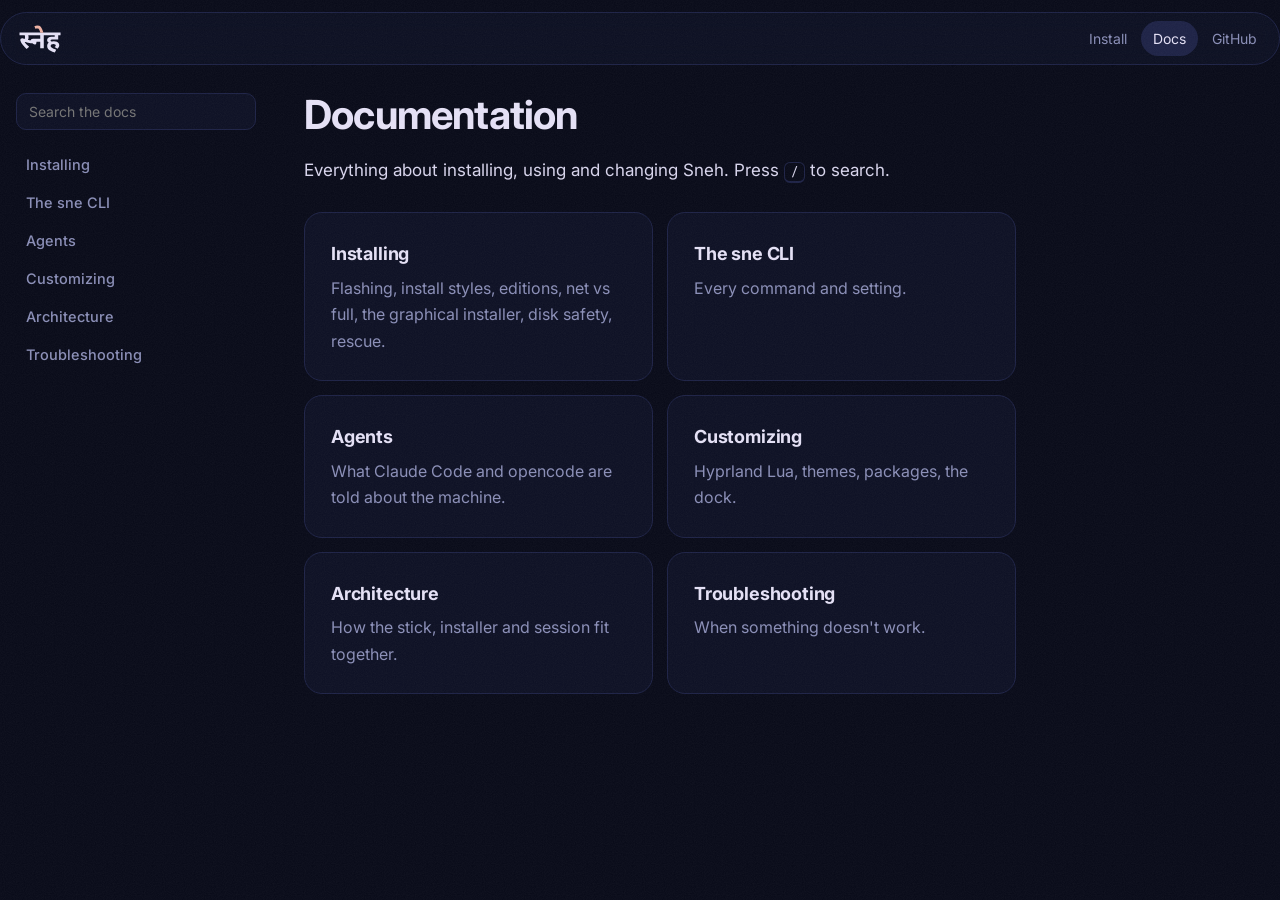
==== website/docs/index.html @ 4a8dbd31 "Review pass: accurate docs, docs section on the website, dusk everywhere - website: docs pages gener" ====
<!doctype html>
<html lang="en">
<head>
<meta charset="utf-8">
<meta name="viewport" content="width=device-width, initial-scale=1">
<title>Documentation · Sneh docs</title>
<link rel="icon" href="../assets/sneh-icon.svg" type="image/svg+xml">
<link rel="preconnect" href="https://fonts.googleapis.com">
<link rel="preconnect" href="https://fonts.gstatic.com" crossorigin>
<link href="https://fonts.googleapis.com/css2?family=Inter:wght@400;500;600;700&family=JetBrains+Mono:wght@400;500&family=Noto+Sans+Devanagari:wght@500;700&display=swap" rel="stylesheet">
<link rel="stylesheet" href="../style.css">
</head>
<body class="docs-page">
<!-- generated by website/build-docs.py from docs/index.md; edit the Markdown, not this file -->
<header class="nav">
  <a class="brand" href="../index.html" aria-label="स्नेह home"><svg class="mark" viewBox="-20 -916 1651 1099" aria-hidden="true" fill="currentColor"><path d="M277 23Q195 -59 141.5 -124Q88 -189 63 -233Q47 -261 40 -283.5Q33 -306 33 -325Q33 -357 52 -376.5Q71 -396 108 -396Q146 -396 175.5 -372.5Q205 -349 234 -316L152 -329Q188 -350 202.5 -378Q217 -406 217 -444Q217 -474 209 -500Q201 -526 187 -543L257 -510H0V-622H525V-510H308L331 -541Q343 -516 349.5 -489.5Q356 -463 356 -429Q356 -389 342.5 -358Q329 -327 307 -304L294 -289Q276 -269 252 -254Q228 -239 197 -227V-244Q222 -215 251 -184.5Q280 -154 313 -123Q346 -92 380 -61ZM441 -204Q392 -204 339 -217Q286 -230 236 -260L283 -345Q323 -329 357 -322.5Q391 -316 430 -316Q459 -316 487 -318.5Q515 -321 544 -325L549 -218Q524 -210 497.5 -207Q471 -204 441 -204ZM415 -622H1045V-510H953V0H813V-261H665V-239Q665 -195 647 -174Q629 -153 595 -153Q570 -153 544 -167.5Q518 -182 495.5 -205.5Q473 -229 459.5 -256.5Q446 -284 446 -308Q446 -337 462 -355Q478 -373 524 -373H813V-510H415ZM1171 -195Q1126 -226 1105 -258.5Q1084 -291 1084 -327Q1084 -388 1129 -420Q1174 -452 1258 -452H1381V-510H1030V-622H1611V-510H1519V-345H1279Q1249 -345 1235 -335Q1221 -325 1221 -306Q1221 -290 1233 -276Q1245 -262 1268 -249ZM1376 -51Q1398 -65 1410 -81.5Q1422 -98 1422 -116Q1422 -139 1401.5 -154.5Q1381 -170 1335 -170Q1281 -170 1252.5 -149.5Q1224 -129 1224 -93Q1224 -63 1247 -39Q1270 -15 1319 7Q1368 29 1443 54L1385 163Q1283 133 1216.5 96Q1150 59 1117.5 12.5Q1085 -34 1085 -91Q1085 -157 1119.5 -198Q1154 -239 1212 -258.5Q1270 -278 1342 -278Q1419 -278 1467 -256Q1515 -234 1537.5 -198.5Q1560 -163 1560 -121Q1560 -82 1543.5 -49Q1527 -16 1490 15Z"/><path fill="var(--accent)" d="M818 -615Q801 -667 787.5 -700Q774 -733 760.5 -751Q747 -769 731 -775.5Q715 -782 694 -782Q676 -782 656.5 -778Q637 -774 620 -767L585 -876Q612 -886 641.5 -891Q671 -896 700 -896Q746 -896 779.5 -883Q813 -870 839 -838.5Q865 -807 888.5 -752.5Q912 -698 938 -615Z"/></svg></a>
  <nav>
    <button class="menu-btn" type="button" aria-controls="docs-side" aria-expanded="false">Menu</button>
    <a href="../index.html#install">Install</a>
    <a href="index.html" class="active">Docs</a>
    <a href="https://github.com/ogshrug/sneh-os">GitHub</a>
  </nav>
</header>
<div class="docs">
  <aside class="docs-side" id="docs-side">
    <input type="search" id="docs-q" placeholder="Search the docs" aria-label="Search the docs" autocomplete="off">
    <ul class="docs-results" id="docs-results" hidden></ul>
    <nav class="docs-nav" aria-label="Docs pages"><a href="installing.html">Installing</a><a href="sne.html">The sne CLI</a><a href="agents.html">Agents</a><a href="customizing.html">Customizing</a><a href="architecture.html">Architecture</a><a href="troubleshooting.html">Troubleshooting</a></nav>
  </aside>
  <article class="docs-body">
    
    <h1>Documentation</h1>
<p class="lede-docs">Everything about installing, using and changing Sneh. Press <kbd>/</kbd> to search.</p>
<div class="grid two doc-cards"><a class="card doc-card" href="installing.html"><h3>Installing</h3><p>Flashing, install styles, editions, net vs full, the graphical installer, disk safety, rescue.</p></a><a class="card doc-card" href="sne.html"><h3>The sne CLI</h3><p>Every command and setting.</p></a><a class="card doc-card" href="agents.html"><h3>Agents</h3><p>What Claude Code and opencode are told about the machine.</p></a><a class="card doc-card" href="customizing.html"><h3>Customizing</h3><p>Hyprland Lua, themes, packages, the dock.</p></a><a class="card doc-card" href="architecture.html"><h3>Architecture</h3><p>How the stick, installer and session fit together.</p></a><a class="card doc-card" href="troubleshooting.html"><h3>Troubleshooting</h3><p>When something doesn&#x27;t work.</p></a></div>
    
    
  </article>
  <aside class="docs-toc"></aside>
</div>
<script>
const INDEX = [{"f":"installing.html","n":"Installing","e":[{"t":"Installing","a":"top"},{"t":"What you need","a":"what-you-need"},{"t":"Choose an edition and an install mode","a":"choose-an-edition-and-an-install-mode"},{"t":"Screen","a":"choose-an-edition-and-an-install-mode"},{"t":"Audio, Bluetooth, battery","a":"choose-an-edition-and-an-install-mode"},{"t":"Sleeps / locks","a":"choose-an-edition-and-an-install-mode"},{"t":"VNC","a":"choose-an-edition-and-an-install-mode"},{"t":"Xwayland (X11 apps)","a":"choose-an-edition-and-an-install-mode"},{"t":"net","a":"choose-an-edition-and-an-install-mode"},{"t":"full","a":"choose-an-edition-and-an-install-mode"},{"t":"Choose an install style","a":"choose-an-install-style"},{"t":"Who answers the questions","a":"choose-an-install-style"},{"t":"Screen and keyboard on the target","a":"choose-an-install-style"},{"t":"Best for","a":"choose-an-install-style"},{"t":"Stick size","a":"choose-an-install-style"},{"t":"The graphical installer","a":"the-graphical-installer"},{"t":"Flash on Windows","a":"flash-on-windows"},{"t":"First boot of the stick","a":"first-boot-of-the-stick"},{"t":"Disk safety","a":"disk-safety"},{"t":"After the install","a":"after-the-install"},{"t":"Connect","a":"connect"},{"t":"Flash on Linux","a":"flash-on-linux"}]},{"f":"sne.html","n":"The sne CLI","e":[{"t":"The sne CLI","a":"top"},{"t":"Status and health","a":"status-and-health"},{"t":"sne status [--json]","a":"status-and-health"},{"t":"sne doctor","a":"status-and-health"},{"t":"sne logs session|vnc|hypr|install|firstboot|<unit> [N]","a":"status-and-health"},{"t":"sne version","a":"status-and-health"},{"t":"Desktop and remote access","a":"desktop-and-remote-access"},{"t":"sne desktop status|on|off|restart","a":"desktop-and-remote-access"},{"t":"sne vnc status|on|off|restart","a":"desktop-and-remote-access"},{"t":"sne vnc password [PW]","a":"desktop-and-remote-access"},{"t":"sne vnc resolution 1920x1080","a":"desktop-and-remote-access"},{"t":"sne vnc bind lan|localhost|tailscale","a":"desktop-and-remote-access"},{"t":"sne perf vnc|normal|status","a":"desktop-and-remote-access"},{"t":"sne net [status]","a":"desktop-and-remote-access"},{"t":"GUI automation","a":"gui-automation"},{"t":"sne gui screenshot [FILE]","a":"gui-automation"},{"t":"sne gui monitors|windows|active|cursor","a":"gui-automation"},{"t":"sne gui launch CMD [ARGS]","a":"gui-automation"},{"t":"sne gui focus class:REGEX","a":"gui-automation"},{"t":"sne gui move X Y","a":"gui-automation"},{"t":"sne gui click [X Y] [left|right|middle|double]","a":"gui-automation"},{"t":"sne gui scroll [N]","a":"gui-automation"},{"t":"sne gui type TEXT","a":"gui-automation"},{"t":"sne gui key COMBO","a":"gui-automation"},{"t":"sne gui workspace N, sne gui close","a":"gui-automation"},{"t":"sne gui clipboard get|set TEXT, sne gui notify TITLE [BODY]","a":"gui-automation"},{"t":"Look","a":"look"},{"t":"sne theme list|current|set NAME","a":"look"},{"t":"sne wallpaper pick","a":"look"},{"t":"sne wallpaper next|prev","a":"look"},{"t":"sne wallpaper fetch|unfetch","a":"look"},{"t":"sne wallpaper set IMAGE","a":"look"},{"t":"sne wallpaper list [--json]","a":"look"},{"t":"sne wallpaper clock on|off","a":"look"},{"t":"sne wallpaper reset","a":"look"},{"t":"sne fonts [ZIP]","a":"look"},{"t":"Windows, workspaces and apps","a":"windows-workspaces-and-apps"},{"t":"sne keys [--list]","a":"windows-workspaces-and-apps"},{"t":"sne win switch|close|quit|desktop|list","a":"windows-workspaces-and-apps"},{"t":"sne ws desk|agents|agent|sync","a":"windows-workspaces-and-apps"},{"t":"sne app spotify|files","a":"windows-workspaces-and-apps"},{"t":"sne apps list|add NAME|remove NAME","a":"windows-workspaces-and-apps"},{"t":"sne spotify on|off|status","a":"windows-workspaces-and-apps"},{"t":"Maintenance","a":"maintenance"},{"t":"sne update","a":"maintenance"},{"t":"sne setup","a":"maintenance"},{"t":"sne fix fuzzel","a":"maintenance"},{"t":"sne snapshot list|create [DESC]|diff N|undo N","a":"maintenance"},{"t":"sne agents status|link|install-opencode","a":"maintenance"},{"t":"sne attach [NAME]","a":"maintenance"},{"t":"Settings file","a":"settings-file"},{"t":"PROFILE","a":"settings-file"},{"t":"THEME","a":"settings-file"},{"t":"ANIMATIONS","a":"settings-file"},{"t":"XWAYLAND","a":"settings-file"},{"t":"VNCENABLED","a":"settings-file"},{"t":"VNCRESOLUTION","a":"settings-file"},{"t":"VNCBIND","a":"settings-file"},{"t":"XKBLAYOUT","a":"settings-file"},{"t":"AGENTS","a":"settings-file"},{"t":"LOCKONLOGIN","a":"settings-file"},{"t":"REPOURL","a":"settings-file"},{"t":"WALLPAPER","a":"settings-file"},{"t":"FIREWATCH","a":"settings-file"},{"t":"CLOCK","a":"settings-file"},{"t":"APPS","a":"settings-file"},{"t":"SPOTIFY","a":"settings-file"},{"t":"KEEPALIVE","a":"settings-file"},{"t":"WEATHERLOCATION","a":"settings-file"}]},{"f":"agents.html","n":"Agents","e":[{"t":"Agents","a":"top"},{"t":"The machine at a glance","a":"the-machine-at-a-glance"},{"t":"Base","a":"the-machine-at-a-glance"},{"t":"Profile","a":"the-machine-at-a-glance"},{"t":"Desktop","a":"the-machine-at-a-glance"},{"t":"Remote desktop","a":"the-machine-at-a-glance"},{"t":"Shell","a":"the-machine-at-a-glance"},{"t":"Workspaces","a":"the-machine-at-a-glance"},{"t":"Memory","a":"the-machine-at-a-glance"},{"t":"Disk","a":"the-machine-at-a-glance"},{"t":"Packages","a":"the-machine-at-a-glance"},{"t":"Network","a":"the-machine-at-a-glance"},{"t":"Sneh payload","a":"the-machine-at-a-glance"},{"t":"User settings","a":"the-machine-at-a-glance"},{"t":"sne — use it first","a":"sne-use-it-first"},{"t":"Seeing and driving the desktop (GUI automation)","a":"seeing-and-driving-the-desktop-gui-automation"},{"t":"Rules for changing this machine","a":"rules-for-changing-this-machine"},{"t":"Where things live","a":"where-things-live"},{"t":"Troubleshooting","a":"troubleshooting"}]},{"f":"customizing.html","n":"Customizing","e":[{"t":"Customizing","a":"top"},{"t":"Hyprland examples (user.lua)","a":"hyprland-examples-userlua"},{"t":"Making a theme","a":"making-a-theme"},{"t":"Packages","a":"packages"}]},{"f":"architecture.html","n":"Architecture","e":[{"t":"Architecture","a":"top"},{"t":"The stick","a":"the-stick"},{"t":"Installer stages (installer/)","a":"installer-stages-installer"},{"t":"install.sh","a":"installer-stages-installer"},{"t":"lib/common.sh","a":"installer-stages-installer"},{"t":"lib/gui.sh","a":"installer-stages-installer"},{"t":"lib/net.sh","a":"installer-stages-installer"},{"t":"lib/disk.sh","a":"installer-stages-installer"},{"t":"lib/base.sh","a":"installer-stages-installer"},{"t":"lib/chroot.sh","a":"installer-stages-installer"},{"t":"lib/finish.sh","a":"installer-stages-installer"},{"t":"Offline (full) mode","a":"offline-full-mode"},{"t":"The running system","a":"the-running-system"},{"t":"Workspaces","a":"workspaces"},{"t":"The depth-clock wallpaper","a":"the-depth-clock-wallpaper"},{"t":"The bar's data","a":"the-bars-data"},{"t":"Why these choices","a":"why-these-choices"}]},{"f":"troubleshooting.html","n":"Troubleshooting","e":[{"t":"Troubleshooting","a":"top"},{"t":"During the install","a":"during-the-install"},{"t":"The stick doesn't boot","a":"during-the-install"},{"t":"ssh root@<host>-install.local doesn't resolve","a":"during-the-install"},{"t":"The install stopped","a":"during-the-install"},{"t":"\"several internal disks found\"","a":"during-the-install"},{"t":"\"no internet after 90s\"","a":"during-the-install"},{"t":"\"pacstrap failed 3 times\"","a":"during-the-install"},{"t":"After the install","a":"after-the-install"},{"t":"Can't find <host>.local","a":"after-the-install"},{"t":"VNC says authentication failed or isn't supported","a":"after-the-install"},{"t":"VNC shows a black screen or the connection is refused","a":"after-the-install"},{"t":"The headless mini PC's desktop won't start at all","a":"after-the-install"},{"t":"Claude Code / opencode crash with \"SSE4.2\"","a":"after-the-install"},{"t":"Claude Code missing after a full (offline) install","a":"after-the-install"},{"t":"The wallpaper is the plain theme one, not dusk ridge","a":"after-the-install"},{"t":"No Firewatch wallpapers","a":"after-the-install"},{"t":"The mouse wheel doesn't scroll menus (keys, network, ALT+TAB, wallpapers)","a":"after-the-install"},{"t":"The wallpaper doesn't change / the clock stopped","a":"after-the-install"},{"t":"The bar or dock is missing on the desk (or showing on agents)","a":"after-the-install"},{"t":"The bar says \"Claude\" without a percentage","a":"after-the-install"},{"t":"Spotify: no sound","a":"after-the-install"},{"t":"Out of memory","a":"after-the-install"},{"t":"Something broke after a change","a":"after-the-install"},{"t":"Rescue","a":"rescue"}]}];

// search: page titles, section headings and the first column of tables
const q = document.getElementById('docs-q'), res = document.getElementById('docs-results'), nav = document.querySelector('.docs-nav');
q.addEventListener('input', () => {
  const s = q.value.trim().toLowerCase();
  if (!s) { res.hidden = true; nav.hidden = false; return; }
  const hits = [];
  for (const p of INDEX) for (const e of p.e) if (e.t.toLowerCase().includes(s)) hits.push([p, e]);
  res.innerHTML = hits.slice(0, 40).map(([p, e]) =>
    `<li><a href="${p.f}#${e.a}"><b>${e.t.replace(/[&<>]/g, c => ({'&':'&amp;','<':'&lt;','>':'&gt;'}[c]))}</b><span>${p.n}</span></a></li>`).join('')
    || '<li class="none">No matches</li>';
  res.hidden = false; nav.hidden = true;
});
q.addEventListener('keydown', e => { if (e.key === 'Enter') { const a = res.querySelector('a'); if (a) location.href = a.href; } });
document.addEventListener('keydown', e => { if (e.key === '/' && document.activeElement !== q) { e.preventDefault(); q.focus(); } });
// "On this page": highlight the section in view
const links = [...document.querySelectorAll('.docs-toc a, .docs-nav .current + ul a')];
const heads = [...document.querySelectorAll('.docs-body h2[id], .docs-body h3[id]')];
const spy = () => {
  let id = heads.length ? heads[0].id : '';
  for (const h of heads) if (h.getBoundingClientRect().top < 120) id = h.id;
  links.forEach(a => a.classList.toggle('on', a.getAttribute('href') === '#' + id));
};
addEventListener('scroll', spy, { passive: true }); spy();
// copy buttons on code blocks
document.querySelectorAll('.docs-body pre').forEach(pre => {
  const b = document.createElement('button'); b.className = 'copy'; b.type = 'button'; b.textContent = 'Copy';
  b.addEventListener('click', () => navigator.clipboard.writeText(pre.innerText.replace(/Copy$/, '').trim())
    .then(() => { b.textContent = 'Copied'; setTimeout(() => b.textContent = 'Copy', 1200); }));
  pre.appendChild(b);
});
// small screens: the sidebar opens from the Menu button
const mb = document.querySelector('.menu-btn'), side = document.getElementById('docs-side');
mb.addEventListener('click', () => { const o = side.classList.toggle('open'); mb.setAttribute('aria-expanded', o); });
side.addEventListener('click', e => { if (e.target.closest('a')) { side.classList.remove('open'); mb.setAttribute('aria-expanded', false); } });

</script>
</body>
</html>
---- website/style.css ----
/* स्नेह Sneh site — dusk navy, lavender, one peach accent. No framework, no JS beyond the palette toggle. */
:root {
  --bg: #080a18;
  --surface: #0d1024;
  --overlay: #1d2246;
  --line: #1a1e3c;
  --fg: #e6e2f7;
  --muted: #8b8fb8;
  --accent: #efb2a4;
  --radius: 18px;
  --sans: "Inter", system-ui, -apple-system, "Segoe UI", sans-serif;
  --mono: "JetBrains Mono", ui-monospace, Consolas, monospace;
  --deva: "Noto Sans Devanagari", "Inter", system-ui, sans-serif;
  color-scheme: dark;
}

* { box-sizing: border-box; }
html { scroll-behavior: smooth; }
body {
  margin: 0;
  background: var(--bg);
  color: var(--fg);
  font: 16px/1.65 var(--sans);
  -webkit-font-smoothing: antialiased;
  transition: --accent .3s;
}
/* film grain over everything, like the wallpaper */
body::before {
  content: ""; position: fixed; inset: 0; pointer-events: none; z-index: 100; opacity: .06;
  background-image: url("data:image/svg+xml,%3Csvg xmlns='http://www.w3.org/2000/svg' width='160' height='160'%3E%3Cfilter id='n'%3E%3CfeTurbulence type='fractalNoise' baseFrequency='.9' numOctaves='2'/%3E%3CfeColorMatrix type='saturate' values='0'/%3E%3C/filter%3E%3Crect width='100%25' height='100%25' filter='url(%23n)'/%3E%3C/svg%3E");
}

a { color: var(--fg); text-decoration-color: var(--accent); text-underline-offset: 3px; }
code, pre { font-family: var(--mono); font-size: .88em; }
code { background: var(--overlay); padding: .1em .4em; border-radius: 6px; }
em { font-style: normal; color: var(--accent); }
.deva { font-family: "Noto Sans Devanagari", var(--deva), sans-serif; font-weight: 700; color: var(--accent); }
.mark { height: 28px; width: auto; color: var(--fg); vertical-align: -6px; margin-right: 8px; }
.mark.small { height: 16px; vertical-align: -3px; margin-right: 4px; }

/* nav — a floating pill, like the bar */
.nav {
  position: sticky; top: 12px; z-index: 50;
  display: flex; align-items: center; justify-content: space-between; gap: 16px;
  max-width: 1120px; margin: 12px auto 0; padding: 8px 10px 8px 18px;
  background: color-mix(in srgb, var(--surface) 88%, transparent);
  border: 1px solid var(--overlay); border-radius: 999px;
  backdrop-filter: blur(10px);
}
.brand { text-decoration: none; display: flex; align-items: center; }
.brand .mark { margin-right: 0; }
.nav nav { display: flex; gap: 2px; flex-wrap: wrap; }
.nav nav a {
  text-decoration: none; color: var(--muted); font-size: 14px; padding: 6px 12px; border-radius: 999px;
  transition: background .2s cubic-bezier(.23,1,.32,1), color .2s;
}
.nav nav a:hover { background: var(--overlay); color: var(--fg); }
.nav nav a.nav-cta { color: var(--bg); background: var(--fg); font-weight: 600; }
.nav nav a.nav-cta:hover { background: #fff; }

main { max-width: 1120px; margin: 0 auto; padding: 0 16px; }
section { padding: 96px 0; }
section.band { border-top: 1px solid var(--line); border-bottom: 1px solid var(--line); }

/* hero */
.hero { display: grid; grid-template-columns: 1fr 1.15fr; gap: 56px; align-items: center; padding-top: 72px; }
.eyebrow { font-family: var(--deva); color: var(--muted); letter-spacing: .2em; font-size: 13px; margin: 0 0 18px; }
h1 { font-size: clamp(34px, 4.6vw, 56px); line-height: 1.08; letter-spacing: -.02em; margin: 0 0 22px; font-weight: 700; }
.lede { color: color-mix(in srgb, var(--fg) 80%, var(--muted)); font-size: 18px; max-width: 34em; margin: 0 0 30px; }
.cta { display: flex; gap: 12px; flex-wrap: wrap; margin-bottom: 34px; }
.btn {
  display: inline-block; padding: 12px 22px; border-radius: 999px; text-decoration: none; font-weight: 600; font-size: 15px;
  transition: transform .2s cubic-bezier(.23,1,.32,1), background .2s;
}
.btn.primary { background: var(--fg); color: var(--bg); }
.btn.primary:hover { transform: translateY(-1px); background: #fff; }
.btn.ghost { border: 1px solid var(--overlay); color: var(--fg); }
.btn.ghost:hover { background: var(--overlay); }
.facts { list-style: none; padding: 0; margin: 0; display: flex; flex-wrap: wrap; gap: 8px; }
.facts li { border: 1px solid var(--overlay); border-radius: 999px; padding: 5px 13px; font-size: 13.5px; color: var(--muted); }
.facts b { color: var(--fg); font-weight: 600; }
.hero-shot { margin: 0; }
.hero-shot img {
  width: 100%; height: auto; display: block; border-radius: var(--radius);
  border: 1px solid var(--overlay); box-shadow: 0 40px 120px -40px color-mix(in srgb, var(--accent) 45%, transparent);
}
.hero-shot figcaption { color: var(--muted); font-size: 13px; margin-top: 12px; }

/* section heads */
.section-head { max-width: 46em; margin-bottom: 48px; }
.num { font-family: var(--mono); color: var(--accent); font-size: 13px; letter-spacing: .1em; }
h2 { font-size: clamp(28px, 3.4vw, 40px); letter-spacing: -.015em; line-height: 1.15; margin: 8px 0 14px; }
.section-head p { color: var(--muted); font-size: 17px; margin: 0; }
h3 { font-size: 20px; margin: 0 0 10px; letter-spacing: -.01em; }
h4 { margin: 0 0 6px; font-size: 15px; }

/* how */
.flow { list-style: none; padding: 0; margin: 0 0 40px; display: grid; grid-template-columns: repeat(3, 1fr); gap: 14px; counter-reset: s; }
.flow li { background: var(--surface); border: 1px solid var(--overlay); border-radius: var(--radius); padding: 22px; position: relative; }
.flow li::before { counter-increment: s; content: counter(s, decimal-leading-zero); font-family: var(--mono); color: var(--muted); font-size: 12px; }
.flow .step { display: block; font-weight: 600; font-size: 18px; margin: 6px 0 8px; }
.flow p { margin: 0; color: color-mix(in srgb, var(--fg) 78%, var(--muted)); font-size: 15px; }

/* cards */
.grid { display: grid; gap: 14px; }
.grid.two { grid-template-columns: 1fr 1fr; }
.grid.three { grid-template-columns: repeat(3, 1fr); }
.grid.split { grid-template-columns: 1.05fr 1fr; gap: 40px; align-items: start; }
.card { background: var(--surface); border: 1px solid var(--overlay); border-radius: var(--radius); padding: 26px; transition: border-color .25s; }
.card:hover { border-color: color-mix(in srgb, var(--accent) 55%, var(--overlay)); }
.card p { color: color-mix(in srgb, var(--fg) 80%, var(--muted)); margin: 0 0 12px; }
.tag { font: 500 12px var(--mono); color: var(--bg); background: var(--fg); border-radius: 999px; padding: 2px 9px; margin-right: 6px; vertical-align: 2px; }
.ticks { list-style: none; padding: 0; margin: 0; }
.ticks li { padding-left: 20px; position: relative; color: var(--muted); font-size: 14.5px; }
.ticks li::before { content: "—"; position: absolute; left: 0; color: var(--accent); }

/* terminal */
.term { background: #050505; border: 1px solid var(--overlay); border-radius: var(--radius); overflow: hidden; }
.term-bar { display: flex; align-items: center; gap: 6px; padding: 10px 14px; border-bottom: 1px solid var(--overlay); color: var(--muted); font: 12px var(--mono); }
.term-bar i { width: 10px; height: 10px; border-radius: 50%; background: var(--overlay); }
.term-bar span { margin-left: 8px; }
.term pre { margin: 0; padding: 18px 20px; overflow-x: auto; line-height: 1.7; font-size: 13.5px; }
.term .p { color: var(--accent); }
.term .o { color: var(--muted); }
.features { list-style: none; padding: 0; margin: 0; display: grid; gap: 16px; }
.features li { color: color-mix(in srgb, var(--fg) 80%, var(--muted)); }
.features b { color: var(--fg); }

/* palettes */
.swatches { display: flex; flex-wrap: wrap; gap: 10px; }
.swatches button {
  display: flex; align-items: center; gap: 10px; cursor: pointer;
  background: var(--surface); color: var(--fg); border: 1px solid var(--overlay); border-radius: 999px;
  padding: 8px 16px 8px 8px; font: 500 14px var(--sans);
  transition: border-color .2s, transform .2s cubic-bezier(.23,1,.32,1);
}
.swatches button:hover { transform: translateY(-1px); }
.swatches button.on { border-color: var(--fg); }
.swatches i { width: 22px; height: 22px; border-radius: 50%; background: radial-gradient(circle at 35% 35%, color-mix(in srgb, var(--a) 70%, #fff), var(--a)); }
.hint { color: var(--muted); font-size: 14px; margin-top: 18px; }

/* install guide */
.guide { max-width: 52em; }
.need { background: var(--surface); border: 1px solid var(--overlay); border-radius: var(--radius); padding: 24px 26px; margin-bottom: 40px; }
.need .ticks li { color: color-mix(in srgb, var(--fg) 80%, var(--muted)); margin-bottom: 6px; }
.need b { color: var(--fg); }
.guide-steps { list-style: none; padding: 0; margin: 0; counter-reset: g; }
.guide-steps > li { position: relative; padding: 0 0 36px 56px; border-left: 1px solid var(--line); margin-left: 16px; }
.guide-steps > li:last-child { border-left-color: transparent; }
.guide-steps > li::before {
  counter-increment: g; content: counter(g); position: absolute; left: -17px; top: -2px;
  width: 32px; height: 32px; border-radius: 50%; display: grid; place-items: center;
  background: var(--surface); border: 1px solid var(--accent); color: var(--accent); font: 600 14px var(--mono);
}
.guide-steps h3 { margin: 2px 0 10px; }
.guide-steps p { margin: 0 0 12px; color: color-mix(in srgb, var(--fg) 82%, var(--muted)); }
.guide pre { background: var(--surface); border: 1px solid var(--overlay); border-radius: 12px; padding: 12px 16px; margin: 0 0 12px; overflow-x: auto; line-height: 1.6; }
.note { font-size: 14.5px; color: var(--muted) !important; border-left: 2px solid var(--accent); padding-left: 12px; }
.choice { margin: 4px 0 14px; }
.choice .card { padding: 18px 20px; }
.choice .card p { margin: 0; font-size: 15px; }
.qa { display: grid; grid-template-columns: 11em 1fr; gap: 8px 18px; margin: 0 0 14px; }
.qa dt { font-weight: 600; }
.qa dd { margin: 0; color: color-mix(in srgb, var(--fg) 80%, var(--muted)); }
.after { margin: 8px 0 40px; }
.after p { margin: 0; font-size: 15px; }
.muted { color: var(--muted); font-weight: 400; font-size: .8em; }
.guide-steps .ticks { margin: 0 0 12px; }
.guide-steps .ticks li { color: color-mix(in srgb, var(--fg) 82%, var(--muted)); }
.linux p { color: color-mix(in srgb, var(--fg) 82%, var(--muted)); }
kbd { font: 12px var(--mono); border: 1px solid var(--overlay); border-bottom-width: 2px; border-radius: 6px; padding: 1px 6px; }

footer { border-top: 1px solid var(--line); padding: 36px 16px 48px; text-align: center; color: var(--muted); font-size: 14px; }

/* responsive */
@media (max-width: 900px) {
  .hero, .grid.split { grid-template-columns: 1fr; gap: 36px; }
  .grid.three { grid-template-columns: 1fr 1fr; }
  .flow { grid-template-columns: 1fr; }
}
@media (max-width: 560px) {
  section { padding: 64px 0; }
  .flow, .grid.two, .grid.three { grid-template-columns: 1fr; }
  .nav nav a:not(.nav-cta) { display: none; }
  .qa { grid-template-columns: 1fr; gap: 2px; }
  .qa dd { margin-bottom: 10px; }
  .guide-steps > li { padding-left: 34px; margin-left: 12px; }
}
@media (prefers-reduced-motion: reduce) {
  * { animation: none !important; transition: none !important; scroll-behavior: auto !important; }
}

/* docs (pages generated by build-docs.py) */
.docs-page .nav { max-width: 1320px; }
.nav nav a.active { color: var(--fg); background: var(--overlay); }
.menu-btn {
  display: none; font: 14px var(--sans); color: var(--muted); background: none; border: 0;
  padding: 6px 12px; border-radius: 999px; cursor: pointer;
}
.menu-btn:hover { background: var(--overlay); color: var(--fg); }
.docs { max-width: 1320px; margin: 0 auto; padding: 28px 16px 80px; display: grid; grid-template-columns: 240px minmax(0, 1fr) 200px; gap: 48px; }
.docs-side, .docs-toc { position: sticky; top: 84px; align-self: start; max-height: calc(100vh - 100px); overflow-y: auto; }
#docs-q {
  width: 100%; margin-bottom: 16px; padding: 9px 12px; border-radius: 10px;
  background: var(--surface); border: 1px solid var(--overlay); color: var(--fg); font: 14px var(--sans);
}
#docs-q:focus { outline: none; border-color: var(--accent); }
.docs-nav > a { display: block; padding: 7px 10px; border-radius: 8px; color: var(--muted); text-decoration: none; font-size: 14.5px; font-weight: 500; }
.docs-nav > a:hover { color: var(--fg); background: var(--surface); }
.docs-nav > a.current { color: var(--fg); background: var(--overlay); }
.docs-nav ul { list-style: none; margin: 4px 0 10px 12px; padding: 0 0 0 8px; border-left: 1px solid var(--line); }
.docs-nav ul a, .docs-toc a { display: block; padding: 4px 8px; color: var(--muted); text-decoration: none; font-size: 13.5px; border-radius: 6px; }
.docs-nav ul a:hover, .docs-toc a:hover { color: var(--fg); }
.docs-nav ul a.on, .docs-toc a.on { color: var(--accent); }
.docs-results { list-style: none; padding: 0; margin: 0; }
.docs-results a { display: block; padding: 7px 10px; border-radius: 8px; text-decoration: none; }
.docs-results a:hover { background: var(--surface); }
.docs-results b { display: block; font-weight: 500; font-size: 14px; }
.docs-results span { font-size: 12px; color: var(--muted); }
.docs-results .none { color: var(--muted); font-size: 14px; padding: 7px 10px; }
.docs-toc p { font: 600 12px var(--mono); text-transform: uppercase; letter-spacing: .08em; color: var(--muted); margin: 0 0 8px; }
.docs-toc ul { list-style: none; padding: 0; margin: 0; border-left: 1px solid var(--line); }
.docs-toc li.l3 a { padding-left: 20px; }
.docs-body { min-width: 0; max-width: 820px; }
.crumbs { font-size: 13px; color: var(--muted); margin: 4px 0; }
.crumbs a { color: var(--muted); }
.docs-body h1 { font-size: clamp(30px, 4vw, 40px); margin: 0 0 20px; letter-spacing: -.02em; }
.docs-body h2 { font-size: 25px; margin: 44px 0 12px; padding-top: 18px; border-top: 1px solid var(--line); scroll-margin-top: 84px; }
.docs-body h3 { font-size: 18px; margin: 28px 0 10px; scroll-margin-top: 84px; }
.docs-body p, .docs-body li { color: color-mix(in srgb, var(--fg) 86%, var(--muted)); }
.docs-body ul, .docs-body ol { padding-left: 22px; }
.docs-body li { margin: 4px 0; }
.docs-body strong { color: var(--fg); }
.docs-body pre { position: relative; background: var(--surface); border: 1px solid var(--overlay); border-radius: 12px; padding: 14px 16px; overflow-x: auto; line-height: 1.55; }
.docs-body pre code { background: none; padding: 0; }
.copy {
  position: absolute; top: 8px; right: 8px; padding: 3px 9px; border: 0; border-radius: 6px; cursor: pointer;
  font: 12px var(--sans); color: var(--muted); background: var(--overlay); opacity: 0; transition: opacity .15s;
}
.docs-body pre:hover .copy, .copy:focus-visible { opacity: 1; }
.anchor { display: inline-block; width: 22px; margin-left: -22px; color: var(--muted); text-decoration: none; opacity: 0; }
.docs-body h2:hover .anchor, .docs-body h3:hover .anchor { opacity: 1; }
.table-wrap { overflow-x: auto; margin: 16px 0; border: 1px solid var(--overlay); border-radius: 12px; }
.docs-body table { border-collapse: collapse; width: 100%; font-size: 14.5px; }
.docs-body th, .docs-body td { text-align: left; padding: 9px 14px; border-bottom: 1px solid var(--line); vertical-align: top; }
.docs-body th { background: var(--surface); font-weight: 600; }
.docs-body tr:last-child td { border-bottom: 0; }
.pager { display: grid; grid-template-columns: 1fr 1fr; gap: 14px; margin: 56px 0 18px; }
.pager a { border: 1px solid var(--overlay); border-radius: 12px; padding: 14px 18px; text-decoration: none; font-weight: 600; }
.pager a:hover { border-color: var(--accent); }
.pager span { display: block; font: 500 12px var(--sans); color: var(--muted); margin-bottom: 2px; }
.pager .next { grid-column: 2; text-align: right; }
.edit { font-size: 13.5px; color: var(--muted); }
.lede-docs { color: var(--muted); font-size: 17px; margin: 0 0 28px; }
.doc-card { display: block; text-decoration: none; }
.doc-card h3 { margin: 0 0 6px; }
.doc-card p { margin: 0; color: var(--muted); }
@media (max-width: 1100px) {
  .docs { grid-template-columns: 220px minmax(0, 1fr); }
  .docs-toc { display: none; }
}
@media (max-width: 800px) {
  .docs { grid-template-columns: 1fr; gap: 0; }
  .menu-btn { display: inline-block; }
  .docs-side {
    display: none; position: fixed; inset: 72px 12px auto 12px; z-index: 60; max-height: calc(100vh - 90px);
    padding: 14px; background: var(--surface); border: 1px solid var(--overlay); border-radius: 14px;
  }
  .docs-side.open { display: block; }
}
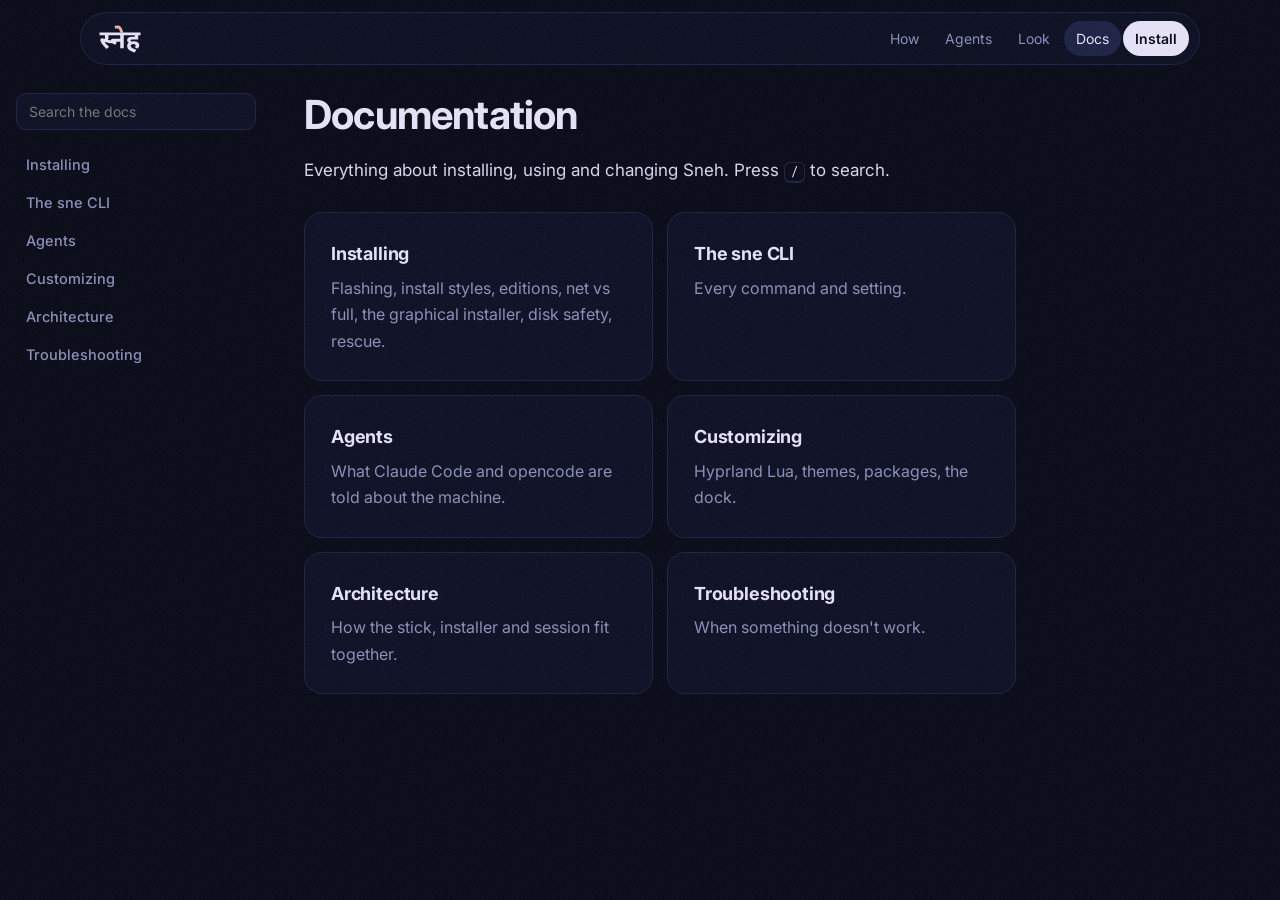
==== commit af1f6706: "website: docs pages use the home page navbar" ====
--- a/website/docs/index.html
+++ b/website/docs/index.html
@@ -16,9 +16,11 @@
   <a class="brand" href="../index.html" aria-label="स्नेह home"><svg class="mark" viewBox="-20 -916 1651 1099" aria-hidden="true" fill="currentColor"><path d="M277 23Q195 -59 141.5 -124Q88 -189 63 -233Q47 -261 40 -283.5Q33 -306 33 -325Q33 -357 52 -376.5Q71 -396 108 -396Q146 -396 175.5 -372.5Q205 -349 234 -316L152 -329Q188 -350 202.5 -378Q217 -406 217 -444Q217 -474 209 -500Q201 -526 187 -543L257 -510H0V-622H525V-510H308L331 -541Q343 -516 349.5 -489.5Q356 -463 356 -429Q356 -389 342.5 -358Q329 -327 307 -304L294 -289Q276 -269 252 -254Q228 -239 197 -227V-244Q222 -215 251 -184.5Q280 -154 313 -123Q346 -92 380 -61ZM441 -204Q392 -204 339 -217Q286 -230 236 -260L283 -345Q323 -329 357 -322.5Q391 -316 430 -316Q459 -316 487 -318.5Q515 -321 544 -325L549 -218Q524 -210 497.5 -207Q471 -204 441 -204ZM415 -622H1045V-510H953V0H813V-261H665V-239Q665 -195 647 -174Q629 -153 595 -153Q570 -153 544 -167.5Q518 -182 495.5 -205.5Q473 -229 459.5 -256.5Q446 -284 446 -308Q446 -337 462 -355Q478 -373 524 -373H813V-510H415ZM1171 -195Q1126 -226 1105 -258.5Q1084 -291 1084 -327Q1084 -388 1129 -420Q1174 -452 1258 -452H1381V-510H1030V-622H1611V-510H1519V-345H1279Q1249 -345 1235 -335Q1221 -325 1221 -306Q1221 -290 1233 -276Q1245 -262 1268 -249ZM1376 -51Q1398 -65 1410 -81.5Q1422 -98 1422 -116Q1422 -139 1401.5 -154.5Q1381 -170 1335 -170Q1281 -170 1252.5 -149.5Q1224 -129 1224 -93Q1224 -63 1247 -39Q1270 -15 1319 7Q1368 29 1443 54L1385 163Q1283 133 1216.5 96Q1150 59 1117.5 12.5Q1085 -34 1085 -91Q1085 -157 1119.5 -198Q1154 -239 1212 -258.5Q1270 -278 1342 -278Q1419 -278 1467 -256Q1515 -234 1537.5 -198.5Q1560 -163 1560 -121Q1560 -82 1543.5 -49Q1527 -16 1490 15Z"/><path fill="var(--accent)" d="M818 -615Q801 -667 787.5 -700Q774 -733 760.5 -751Q747 -769 731 -775.5Q715 -782 694 -782Q676 -782 656.5 -778Q637 -774 620 -767L585 -876Q612 -886 641.5 -891Q671 -896 700 -896Q746 -896 779.5 -883Q813 -870 839 -838.5Q865 -807 888.5 -752.5Q912 -698 938 -615Z"/></svg></a>
   <nav>
     <button class="menu-btn" type="button" aria-controls="docs-side" aria-expanded="false">Menu</button>
-    <a href="../index.html#install">Install</a>
+    <a href="../index.html#how">How</a>
+    <a href="../index.html#agents">Agents</a>
+    <a href="../index.html#look">Look</a>
     <a href="index.html" class="active">Docs</a>
-    <a href="https://github.com/ogshrug/sneh-os">GitHub</a>
+    <a href="../index.html#install" class="nav-cta">Install</a>
   </nav>
 </header>
 <div class="docs">
--- a/website/style.css
+++ b/website/style.css
@@ -191,7 +191,6 @@
 }
 
 /* docs (pages generated by build-docs.py) */
-.docs-page .nav { max-width: 1320px; }
 .nav nav a.active { color: var(--fg); background: var(--overlay); }
 .menu-btn {
   display: none; font: 14px var(--sans); color: var(--muted); background: none; border: 0;
